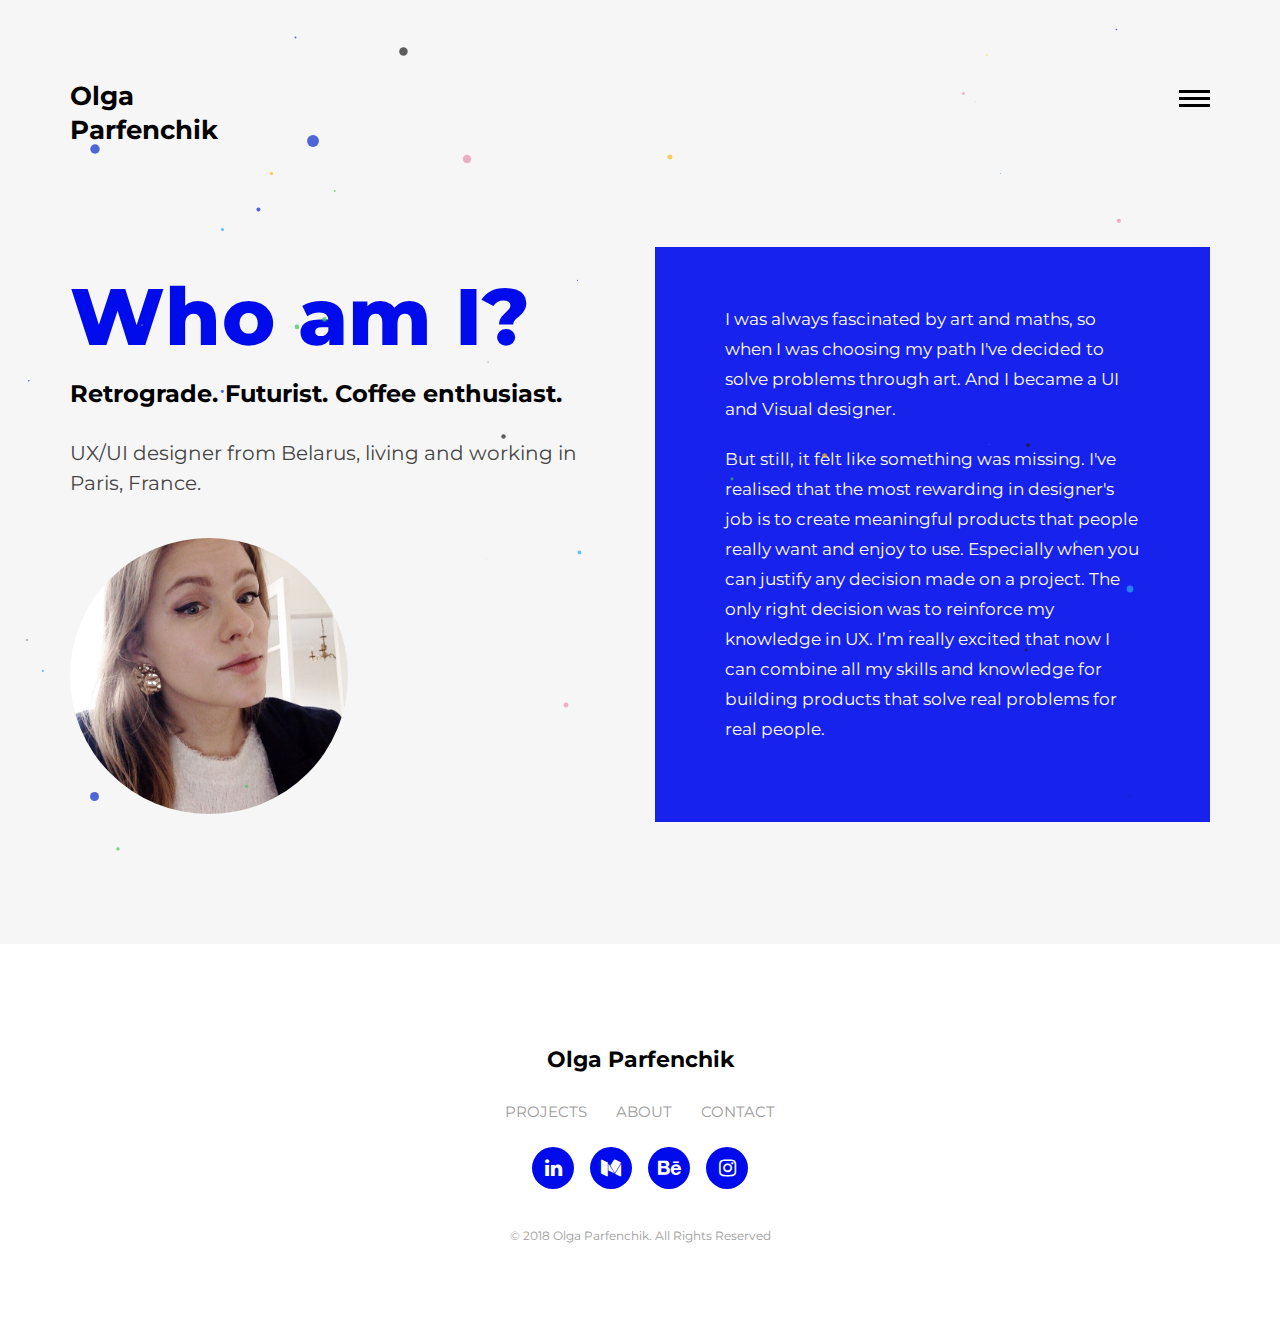
==== about.html @ 4f07c270 "Initial commit" ====
<!DOCTYPE HTML>
 <html lang="en">
    <head>
        <meta name="viewport" content="width=device-width, initial-scale=1, maximum-scale=1" />
        <meta charset="utf-8">
        <!-- Description, Keywords and Author -->
        <meta name="description" content="">
        <meta name="author" content="">
        
        <title>About Me</title>
        <link rel="shortcut icon" href="images/favicon.ico" type="image/x-icon">
        <!-- bootstrap -->
        <link href="css/bootstrap.min.css" rel="stylesheet" type="text/css">
        <!-- responsive -->
        <link href="css/responsive.css" rel="stylesheet" type="text/css">
        <link href="css/effects/normalize.css" rel="stylesheet" type="text/css">
        <!-- font-awesome -->
        <link href="css/fonts.css" rel="stylesheet" type="text/css">
        <link href="css/font-awesome.min.css" rel="stylesheet" type="text/css">
        <!-- font-awesome -->
        <!-- style -->
        <link href="css/style.css" rel="stylesheet" type="text/css">
        <!-- style -->
        
    </head>
    <body>
    
        <!-- header -->
            <header role="header">
                <div class="container">
                    <!-- logo -->                        
                        
                        <h1>
                            <a href="index.html" title="Olga Parfenchik">Olga Parfenchik</a>
                        </h1>
                    <!-- logo -->
                    <!-- nav -->
                    <nav role="header-nav" class="navy">
                        <ul>
                            <li><a href="index.html" title="Work">Projects</a></li>
                            <li class="nav-active"><a href="about.html" title="About">About</a></li>
                            <li><a href="contact.html" title="Contact">Contact</a></li>
                        </ul>
                    </nav>
                    <!-- <div class="deco-text">Who am I</div> -->
                    <!-- nav -->
                </div>
            </header>
        <!-- header -->
        <!-- main -->
        <main role="main-inner-wrapper" class="container">
            
            <div class="row">
            
                <section class="col-xs-12 col-sm-6 col-md-6 col-lg-6 ">
                    <article role="pge-title-content">
                        <header>
                            <h2><span>Who am I?</span></h2> <h3>Retrograde. Futurist. Coffee enthusiast.</h3>
                        </header>
                        <p>UX/UI designer from Belarus, living and working in Paris, France.</p>
                        <figure>
                                <img src="images/about-images/about.jpg" class="img-responsive, img-profile"/>
        
                        </figure>
                    </article>
                </section>
                
                <section class="col-xs-12 col-sm-6 col-md-6 col-lg-6">
                    <article class="about-content">
                        <p> I was always fascinated by art and maths, so when I was choosing my path I've decided to solve problems through art. And I became a UI and Visual designer. 
                        </p>
                        <p> But still, it felt like something was missing. I've realised that the most rewarding in designer's job is to create meaningful products that people really want and enjoy to use. Especially when you can justify any decision made on a project. 
                            The only right decision was to reinforce my knowledge in UX. I’m really excited that now I can combine all my skills and knowledge for building products that solve real problems for real people.
                        </p>                            
                    </article>
                </section>
                
                <div class="clearfix"></div>
                
                <!-- thumbnails 
                    <div class="thumbnails-pan">
                        <section class="col-xs-12 col-sm-4 col-md-4 col-lg-4 ">
                            <figure>
                                <img src="images/about-images/about-image-1.jpg" class="img-responsive"/>
                                <figcaption>
                                    <h3>John Doe</h3>
                                    <h5>The designer</h5>
                                </figcaption>
                            </figure>
                        </section>
                        <section class="col-xs-12 col-sm-4 col-md-4 col-lg-4 ">
                            <figure>
                                <img src="images/about-images/about-image-2.jpg" class="img-responsive"/>
                                <figcaption>
                                    <h3>kristy Roan</h3>
                                    <h5>The Manager</h5>
                                </figcaption>
                            </figure>
                        </section>
                        <section class="col-xs-12 col-sm-4 col-md-4 col-lg-4 ">
                            <figure>
                                <img src="images/about-images/about-image-3.jpg" class="img-responsive"/>
                                <figcaption>
                                    <h3>Jason takas</h3>
                                    <h5>The Founder</h5>
                                </figcaption>
                            </figure>
                        </section>
                    -->
                     
                    </div>
                <!-- thumbnails -->
                
                
            </div>
        </main>
        <!-- main -->
        <!-- footer -->
        <footer role="footer">
            <!-- logo -->
            <div class="footer-logo">
                <a href="index.html" title="Olga Parfenchik"><strong>Olga Parfenchik</strong></a>
            </div>
            <!-- logo -->
            <!-- nav -->
            <nav role="footer-nav">
                <ul>
                    <li><a href="index.html" title="Work">Projects</a></li>
                    <li><a href="about.html" title="About">About</a></li>
                    <li><a href="contact.html" title="Contact">Contact</a></li>
                </ul>
            </nav>
            <!-- nav -->
            <ul role="social-icons">
                <li><a href="https://www.linkedin.com/in/olga-parfenchik/" target="_blank" title="Linkedin"><i class="fa fa-linkedin" aria-hidden="true"></i></a></li>
                
                <li><a href="https://medium.com/@olgaparf" target="_blank" title="Medium"><i class="fa fa-medium" aria-hidden="true"></i></a></li>
                <li><a href="https://www.behance.net/C0mma" target="_blank" title="Behance"><i class="fa fa-behance" aria-hidden="true"></i></a></li>
                <li><a href="https://www.instagram.com/paris_noir/" target="_blank" title="Instagram"><i class="fa fa-instagram" aria-hidden="true"></i></a></li>
            </ul>
            <p class="copy-right">&copy; 2018   Olga Parfenchik. All Rights Reserved</p>
        </footer>
        <!-- footer -->
    
        <!-- jQuery (necessary for Bootstrap's JavaScript plugins) -->
        <script src="js/jquery.min.js" type="text/javascript"></script>
        <!-- custom -->
        <script src="js/nav.js" type="text/javascript"></script>
        <script src="js/custom.js" type="text/javascript"></script>
        <!-- Include all compiled plugins (below), or include individual files as needed -->
        <script src="js/bootstrap.min.js" type="text/javascript"></script>
        
        <!-- jquery.countdown -->
        <script src="js/html5shiv.js" type="text/javascript"></script>
        <script src="js/bckg-balls.js"></script> <!-- Animated balls -->
    </body>
</html>
---- css/responsive.css ----
/* md */
@media (min-width: 992px) and (max-width: 1199px) {
    .comments-reply li section{ width:88%}
}
/* sm */
@media (min-width: 768px) and (max-width: 991px) {
    header[role="header"]{ 
        padding:8% 0;
    }
    header[role="header"] nav ul{ padding-top:10%}
    main[role="main-home-wrapper"] article[role="pge-title-content"],main[role="main-inner-wrapper"] article[role="pge-title-content"]{ padding-left:0}
    main[role="main-home-wrapper"] article[role="pge-title-content"] header,main[role="main-inner-wrapper"] article[role="pge-title-content"] header{ padding-top:0}
    main[role="main-home-wrapper"] article[role="pge-title-content"] header h2,main[role="main-inner-wrapper"] article[role="pge-title-content"] header h2{ font-size:34px}
    main[role="main-home-wrapper"] article p br{ display:none}
    footer[role="footer"]{ padding:30px 0}
    footer[role="footer"] nav{ padding:15px 0}
    main[role="main-inner-wrapper"] .about-content{ padding:5%}
    main[role="main-inner-wrapper"] .thumbnails-pan section figure figcaption{ margin:0 10%}
    section.blog-content figure .post-date{ padding-top:20px; height:100px; width:100px}
    article.contact-header[role="pge-title-content"] p a{padding-right:10px}
    .contat-from-wrapper{ margin-top:10px; padding:0 15px}
    .grid-lod li{ width:100% !important; position:static !important; display:inline-block}
    .grid-lod li img{ width:100%}
    .work-details,.blog-details{ padding:0; margin-top:0}
    .comments-reply li section{ width:88%}
}
/* xs */
@media (max-width: 767px) {
    header[role="header"]{ padding:8% 0;}
    header[role="header"] nav ul{ padding-top:10%}
    header[role="header"] nav ul > li{ font-size:30px}
    header[role="header"] nav ul > li > a{ line-height:55px}
    main[role="main-home-wrapper"] article[role="pge-title-content"],main[role="main-inner-wrapper"] article[role="pge-title-content"]{ padding-left:0}
    main[role="main-home-wrapper"] article[role="pge-title-content"] header,main[role="main-inner-wrapper"] article[role="pge-title-content"] header{ padding-top:10px}
    main[role="main-home-wrapper"] article[role="pge-title-content"] header h2,main[role="main-inner-wrapper"] article[role="pge-title-content"] header h2{ font-size:47px}
    main[role="main-home-wrapper"] article[role="pge-title-content"] header h2 span, main[role="main-inner-wrapper"] article[role="pge-title-content"] header h2 span{ font-size:60px;}
    main[role="main-home-wrapper"] article{ padding-bottom:30px}
    main[role="main-home-wrapper"] article p br{ display:none}
    footer[role="footer"]{ padding:40px 0}
    footer[role="footer"] nav{ padding:15px 0}
    main[role="main-inner-wrapper"] .about-content{ padding:5%}
    main[role="main-inner-wrapper"] .thumbnails-pan section figure{ margin-bottom:20px}
    article[role="pge-title-content"].blog-header,article[role="pge-title-content"].contact-header{ padding-bottom:30px}
    section.blog-content figure .post-date{ padding-top:20px; height:100px; width:100px}
    section.blog-content article{ padding:2% 5%; font-size:18px; line-height:24px;font-family: 'proxima_nova_cn_rgregular';}
    article.contact-header[role="pge-title-content"] p a{ font-size:18px; padding-right:10px}
    .contat-from-wrapper{ margin-top:10px; padding:0 15px}
    .contat-from-wrapper input[type="text"], .contat-from-wrapper input[type="email"]{ margin-bottom:20px}
    .contat-from-wrapper textarea{ margin-top:0}
    .work-details,.blog-details{ padding:0; margin-top:0}
    .work-images{ margin-top:0}
    .work-images li{ margin-bottom:0; width:100%}
    .work-images li figcaption h2{ font-size:18px;}
    .grid-lod li{ width:100% !important; position:static !important}
    .bog-header h3, .comments-pan h3, .commentys-form h4{ padding-bottom:0}
    .bog-header h2{ font-size:18px; line-height:26px}
    .bog-header{ padding-bottom:20px}
    .blog-details .enter-content{ margin-top:10px}
    .blog-details .enter-content p,.comments-reply li section{ font-size:14px; line-height:26px}
    .comments-pan h3{ padding-bottom:20px; margin-top:0}
    .comments-reply li section{ float:none; width:auto; padding-left:0}
    .comments-reply li figure{ margin-right:20px}
    .reply-pan{ margin-left:20px}
    .commentys-form input[type="text"], .commentys-form input[type="email"], .commentys-form input[type="url"], .commentys-form textarea{ margin-bottom:20px}
    .commentys-form textarea{ margin-top:0; margin-bottom:0}
    
}
---- css/style.css ----
/*
    Theme Name: avana LLC
    
    1. Body style
    2. Header
    3. Main
    4. Footer
    5. About
*/
/* @import url(https://fonts.googleapis.com/css?family=Open+Sans:400,300,300italic,400italic,600,600italic,700,700italic,800,800italic); */
@import url(https://fonts.googleapis.com/css?family=Montserrat:300,400,700);
html {
    -ms-text-size-adjust: 100%;
    -webkit-text-size-adjust: 100%;
}
*, *:before, *:after {
    -webkit-box-sizing: border-box;
    -moz-box-sizing: border-box;
    box-sizing: border-box;
}
input, textarea {
    -webkit-appearance: none;
    -webkit-border-radius: 0;
    border-radius: 0;
}
button, html input[type="button"],/* 1 */ input[type="reset"], input[type="submit"] {
    -webkit-appearance: button;
    cursor: pointer;
 *overflow:visible;
}
body, img,.commentys-form input[type="text"],.commentys-form input[type="email"],.commentys-form input[type="url"],.commentys-form textarea {
    transition: all .2s linear;
    -o-transition: all .2s linear;
    -moz-transition: all .2s linear;
    -webkit-transition: all .2s linear;
}
html, body, div, span, object, iframe, h1, h2, h3, h4, h5, h6, p, blockquote, pre, abbr, address, cite, code, del, dfn, em, img, ins, kbd, q, samp, small, strong, sub, sup, var, b, i, dl, dt, dd, ol, ul, li, fieldset, form, label, legend, table, caption, tbody, tfoot, thead, tr, th, td, article, aside, canvas, details, figcaption, figure, footer, header, hgroup, menu, nav, section, summary, time, mark, audio, video, input, main {
    -webkit-box-sizing: border-box;
    -moz-box-sizing: border-box;
    box-sizing: border-box;
    margin: 0;
    padding: 0;
    vertical-align: baseline;
    border: 0;
    outline: 0;
}
h2, h3 {
    margin-top: 20px;
    margin-bottom: 10px;
}
article, aside, details, figcaption, figure, footer, header, hgroup, menu, nav, section, img, main {
    display: block
}
audio, canvas, video {
    display: inline-block;
 *display:inline;
 *zoom:1
}
blockquote:before, blockquote:after, q:before, q:after {
    content: '';
    content: none;
}
.clear {
    clear: both;
    line-height: 0;
    height: 0;
}
a {
    text-decoration: none;
    outline: none;
    color: #010101;
    transition-delay: 0s;
    transition-duration: 0.6s;
    transition-property: all;
    transition-timing-function: ease;
}
a:focus, img:focus, button:focus, .btn:focus {outline: none;}
::-moz-selection {background-color:rgb(0,11,236);color:#fff;text-shadow:none;}
::selection {background-color: rgb(0,11,236);color: #fff;text-shadow: none;}
@font-face {
    font-family: 'Montserrat', sans-serif;
}
/*===== Header ===*/
header[role="header"]{ padding-top:80px; padding-bottom:39px}
header[role="header"] h1{ padding:0; margin:0}
header[role="header"] h1 > a{ max-width:66px; display:block; float:left}
header[role="header"] nav{ padding-top:10px;transition-delay: 0s;
transition-duration: 0.6s;transition-property: all;transition-timing-function: ease;}
header[role="header"] nav ul{ display:none; position: fixed; z-index:60; text-align:center; width:100%; height:100%; top:0; left:0; right:0; background-color:rgba(255,255,255,0.8); padding:0; margin:0; padding-top:199px;}
header[role="header"] nav ul > li{ font-weight:800; font-size:42px; display:block}
header[role="header"] nav ul > li > a{ display:block; line-height:72px; color:#000}
header[role="header"] nav ul > li:hover a,header[role="header"] nav ul > li.nav-active a{ text-decoration:none; color:rgb(0,11,236)}
header[role="header"] nav #menu-button {width: 31px;font-size: 0;float: right;height: 19px;position: relative; z-index:70;
-webkit-transform: rotate(0deg);-moz-transform: rotate(0deg);-o-transform: rotate(0deg);transform: rotate(0deg);-webkit-transition: .5s ease-in-out;-moz-transition: .5s ease-in-out;-o-transition: .5s ease-in-out;transition: .5s ease-in-out;cursor: pointer;}
header[role="header"] nav #menu-button span {display: block;position: absolute;z-index: 60;height: 3px;
width: 100%;background: #111111;opacity: 1;left: 0;
-webkit-transform: rotate(0deg);-moz-transform: rotate(0deg);-o-transform: rotate(0deg);
transform: rotate(0deg);-webkit-transition: .25s ease-in-out;-moz-transition: .25s ease-in-out;-o-transition: .25s ease-in-out;transition: .25s ease-in-out;}
header[role="header"] nav #menu-button span {background: #010101;}
header[role="header"] nav #menu-button span:nth-child(1) {top:0px;}
header[role="header"] nav #menu-button span:nth-child(2) {top:7px;}
header[role="header"] nav #menu-button span:nth-child(3) {top:14px;}
header[role="header"] nav #menu-button.open span:nth-child(1) {top: 10px;
-webkit-transform: rotate(135deg);-moz-transform: rotate(135deg);-o-transform: rotate(135deg);transform: rotate(135deg);}
header[role="header"] nav #menu-button.open span:nth-child(2) {opacity: 0;left: -60px;}
header[role="header"] nav #menu-button.open span:nth-child(3) {top: 10px;
-webkit-transform: rotate(-135deg);-moz-transform: rotate(-135deg);-o-transform: rotate(-135deg);transform: rotate(-135deg);}
/*===== main ===*/
main[role="main-home-wrapper"],main[role="main-inner-wrapper"] { padding-bottom:90px}
main[role="main-home-wrapper"] article[role="pge-title-content"],main[role="main-inner-wrapper"] article[role="pge-title-content"]{ padding-left:0px; padding-bottom:40px} /*150px*/
#home-title{
    padding-bottom: 110px;
}
main[role="main-home-wrapper"] article[role="pge-title-content"] header,main[role="main-inner-wrapper"] article[role="pge-title-content"] header{ padding-bottom:19px; padding-top:83px}
main[role="main-home-wrapper"] article[role="pge-title-content"] header h2,main[role="main-inner-wrapper"] article[role="pge-title-content"] header h2{ font-size:46px; line-height:53px; color:#000; font-weight:800} /*#404040;*/
main[role="main-home-wrapper"] article[role="pge-title-content"] header h2 span,main[role="main-inner-wrapper"] article[role="pge-title-content"] header h2 span{ display:block; font-size:80px; color:rgb(0,11,236); padding-bottom:15px}
main[role="main-home-wrapper"] article[role="pge-title-content"] p,main[role="main-inner-wrapper"] article[role="pge-title-content"] p{ font-size:20px; line-height:30px; color:#454545}
/*===== footer ===*/
footer[role="footer"]{ background-color:#FFF; padding-top:100px; padding-bottom:77px}
footer[role="footer"] > h1 a{ margin:0 auto; display:block; max-width:66px;}
footer[role="footer"] nav{ padding-top:25px; padding-bottom:25px}
footer[role="footer"] nav > ul{ text-align:center; padding:0; margin:0}
footer[role="footer"] nav > ul > li{ display: inline-block; text-transform:uppercase; font-size:15px; margin:0 13px}
footer[role="footer"] nav > ul > li > a{ color:#9d9d9d}
footer[role="footer"] nav > ul > li:hover a{ text-decoration:none; color:rgb(0,11,236)}
footer[role="footer"] ul[role="social-icons"]{ padding:0; margin:0; text-align:center; padding-bottom:40px;}
footer[role="footer"] ul[role="social-icons"] > li{ display: inline-block; margin:0 6.5px}
footer[role="footer"] ul[role="social-icons"] > li > a{ display:block; width:42px; height:42px; background-color:rgb(0,11,236); color:#FFF; line-height:42px; font-size:20px; border-radius:100%; text-align:center}
footer[role="footer"] ul[role="social-icons"] > li:hover a{ background-color:#000000}
footer[role="footer"] .copy-right{ text-align:center; display:block; font-size:12px; line-height:13px; color:#9c9c9c}
/*===== About ===*/
main[role="main-inner-wrapper"] .about-content{ background-color:rgba(0,11,236,0.9); padding-top:57px; padding-left:70px; padding-right:67px; padding-bottom:58px; margin-top: 60px;}
main[role="main-inner-wrapper"] .about-content p{ font-size:17px; line-height:30px; color:#FFF; padding-bottom:20px}
main[role="main-inner-wrapper"] .thumbnails-pan{ padding-top:30px}
main[role="main-inner-wrapper"] .thumbnails-pan section figure{ background-color:#FFF; position:relative; overflow:hidden; cursor:pointer}
main[role="main-inner-wrapper"] .thumbnails-pan section figure,main[role="main-inner-wrapper"] .thumbnails-pan section figure, img,main[role="main-inner-wrapper"] .thumbnails-pan section figure figcaption,section.blog-content figure,section.blog-content figure img,section.blog-content  article{transition-delay: 0s;transition-duration: 0.6s;transition-property: all;transition-timing-function: ease;}
main[role="main-inner-wrapper"] .thumbnails-pan section figure figcaption{ position:absolute; bottom:-50%; left:0; right:0; background-color:rgb(0,11,236); margin:0 69px; text-align:center; color:#FFF; padding-top:16px; padding-bottom:27px}
main[role="main-inner-wrapper"] .thumbnails-pan section figure figcaption h3{ font-size:21px; line-height:22px; font-weight:300}
main[role="main-inner-wrapper"] .thumbnails-pan section figure figcaption h5{ text-transform:uppercase; font-size:13px; line-height:14px; font-weight:bold}
main[role="main-inner-wrapper"] .thumbnails-pan section figure:hover,section.blog-content:hover article{ background-color:rgb(0,11,236); color:#FFF}
main[role="main-inner-wrapper"] .thumbnails-pan section figure:hover img,section.blog-content:hover figure img{-webkit-transform: scale3d(1.08,1.08,2);transform: scale3d(1.08,1.08,2); opacity:0.5}
main[role="main-inner-wrapper"] .thumbnails-pan section figure:hover figcaption{ bottom:0;}
/*===== Blog ===*/
article[role="pge-title-content"].blog-header{ padding-bottom:218px}
section.blog-content{ margin-bottom:29px}
section.blog-content figure{ overflow:hidden; position:relative;background-color: rgba(255,255,255,0.4); cursor:pointer}
section.blog-content figure .post-date{ text-align:center; color:#FFF; font-weight:800; font-size:14px; line-height:18px; text-transform:uppercase; display:block; background-color:rgb(0,11,236); width:130px; height:130px; position:absolute; left:0; top:0; padding-top:41px; z-index:50}
section.blog-content figure .post-date span{ font-size:50px; line-height:35px; display:block}
section.blog-content  article{ font-size:21px; line-height:30px; color:#FFF;  font-weight:800; color:#343434; padding-left:42px; padding-top:33px; padding-bottom:31px;}
section.blog-content:hover figure img{ opacity:0.5}
/*===== Contact ===*/
article[role="pge-title-content"].contact-header{ padding-bottom:218px}
article[role="pge-title-content"].contact-header p a{ color:#343434; padding-right:34px}
article[role="pge-title-content"].contact-header p a:hover{color:rgb(0,11,236); text-decoration:none}
.demo-wrapper {width: 100%;margin: 0 auto;height:499px;}
#surabaya {width: 100%;height: 100%;}
.error_message{ color:#e84d49}
#success_page h3,#success_page p{color:#60ca6f }
.contat-from-wrapper{ padding:0 69px; margin-top:108px}
.contat-from-wrapper input[type="text"],.contat-from-wrapper input[type="email"],.contat-from-wrapper textarea{ width:100%; display:block; outline:none; border-bottom:1px solid #bbbbbb; background-color:inherit; color:#404040; font-size:21px; line-height:23px; padding-bottom:24px}
.contat-from-wrapper input[type="text"]:focus,.contat-from-wrapper input[type="email"]:focus,.contat-from-wrapper textarea:focus{ border-bottom-color:#9f9e9e}
.contat-from-wrapper form ::-webkit-input-placeholder { color:#404040; }
.contat-from-wrapper form ::-moz-placeholder { color:#404040; } /* firefox 19+ */
.contat-from-wrapper form :-ms-input-placeholder { color:#404040; } /* ie */
.contat-from-wrapper form input:-moz-placeholder { color:#404040; }
.contat-from-wrapper textarea{ border-bottom:1px solid #bbbbbb; border-left:none; border-right:none; border-top:none; height:77px; margin-top:56px}
.contat-from-wrapper input[type="submit"]{ display:block; border:none; outline:none; width:200px; line-height:60px; text-transform:uppercase; font-size:21px; color:#FFF; font-weight:800; letter-spacing:2px; background-color:rgb(0,11,236); margin:41px auto; margin-bottom:0}
.contat-from-wrapper input[type="submit"]:hover{background-color:#000}
/*== Work Details ==*/
.work-details,.blog-details{ padding:0 69px; margin-top:73px}
.work-details header h2{ color:#000; font-size:36px; font-weight:800}
.work-details header a, center a { display:inline-block; color:rgb(0,11,236); font-size:18px;font-weight:800;padding-top:3px}
.work-details header a i{ color:#0d0d0d; padding-left:10px}
.work-details header a:hover{ color:#0d0d0d; text-decoration:none}
.work-details header a:hover i{ color:rgb(0,11,236)}
.work-details p{ font-size:16px; color:#666666; line-height:30px; margin-bottom:20px; font-weight:300}
.work-details p strong{ font-weight:800; color: #000;}
.work-images{ margin-top:46px}
.work-images li{ margin-bottom:50px}
/*== Blog Details ==*/
.bog-header { padding-bottom:62px}
.bog-header h3,.comments-pan h3,.commentys-form h4{ color:#404040;font-weight:800; padding-bottom:24px; display:block}
.bog-header h3 span{ color:rgb(0,11,236)}
.bog-header h2{ font-size:36px; font-weight:normal}
.blog-details .enter-content{ margin-top:62px}
.blog-details .enter-content p{ font-size:16px; line-height:30px; font-weight:300; margin-bottom:23px}
.comments-pan{border-top:2px solid #dedede; padding-top:15px}
.comments-pan h3{border-bottom:2px solid #dedede; padding-bottom:34px; margin-bottom:52px}
.comments-reply,.reply-pan{ padding:0; margin:0; list-style:none}
.comments-reply li{ display:block; border-bottom:2px solid #dedede; overflow:hidden; padding-bottom:51px; margin-bottom:39px}
.comments-reply li figure{ float:left; width:70px; background-color:#000}
.comments-reply li section{ float:left; padding-left:30px; font-size:16px; line-height:30px; font-weight:300; color:#343434;width: 92%;}
.comments-reply li section .date-pan{ font-size:14px; line-height:18px; padding-bottom:25px}
.comments-reply li section h4{font-weight:800; color:#404040; font-size:21px; margin-bottom:6px; margin-top:0}
.comments-reply li section h4 a{ font-size:16px; color:rgb(0,11,236);font-weight:400; display:inline-block; padding-left:20px}
.reply-pan{ clear:both; display:block; margin-left:100px;padding-top:39px }
.reply-pan li{ border-bottom:none;border-top:2px solid #dedede; padding-bottom:0; margin-bottom:0;padding-top:38px;}
.commentys-form h4{ font-size:24px}
.commentys-form form{ margin-top:30px}
.commentys-form input[type="text"],.commentys-form input[type="email"],.commentys-form input[type="url"],.commentys-form textarea{ font-size:21px; line-height:22px; color:#404040; padding-bottom:26px; border-bottom:2px solid #bbbbbb; width:100%; display:block; border-left:none; border-right:none; border-top:none; background-color:transparent; outline:none}
.commentys-form textarea{ margin-top:57px}
.commentys-form input[type="text"]:focus,.commentys-form input[type="email"]:focus,.commentys-form input[type="url"]:focus,.commentys-form textarea:focus{ border-bottom-color:#000}
.commentys-form input[type="button"]{ padding:0 36px; text-transform:uppercase; display:inline-block; font-size:21px; line-height:60px; color:#FFF; font-weight: bold; text-align:center; border:none; outline:none; background-color:rgb(0,11,236); margin-top:50px}
.commentys-form input[type="button"]:hover{ background-color:#ff5c5c}
.deco-text{
    color: #ebebeb;
    font-size: 220px;
    font-weight: bold;
    position: absolute;
    margin-left: 40px;
    /* margin-left: 5%;
    margin-right: auto;  */
}
.img-profile{
    border-radius: 50%;
    width: 50%;
    margin-top: 40px;
    /* margin-left: auto;
    margin-right: auto; */
}
.footer-logo{
    font-size: 22px;
    text-align: center;
}
.project-progress{
    font-size: 36px;
    font-weight: bold;
    text-align: center;
    color: #bebebe;
    padding: 50px 0px;
    margin: 30px;
    /* background-color: #fff; */
}
.ball {
    position: absolute;
    border-radius: 100%;
    opacity: 0.7;
  }
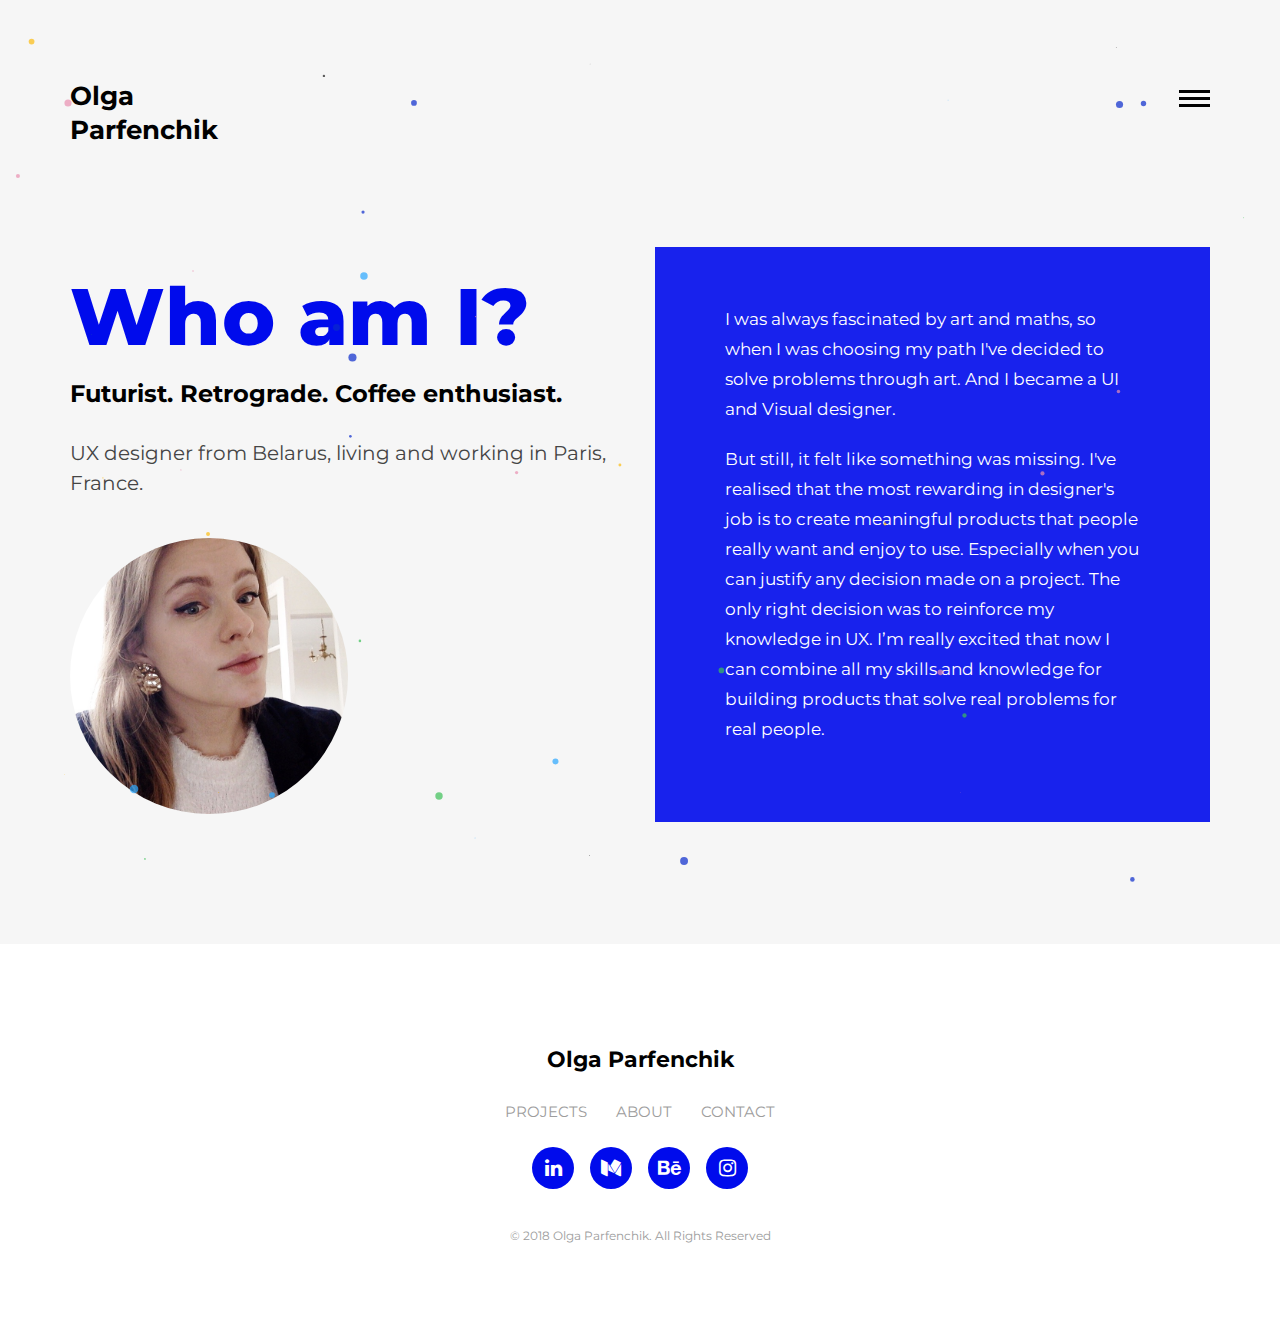
==== commit 62e9f11b: "Changed About, Homepage" ====
--- a/about.html
+++ b/about.html
@@ -55,9 +55,9 @@
                 <section class="col-xs-12 col-sm-6 col-md-6 col-lg-6 ">
                     <article role="pge-title-content">
                         <header>
-                            <h2><span>Who am I?</span></h2> <h3>Retrograde. Futurist. Coffee enthusiast.</h3>
+                            <h2><span>Who am I?</span></h2> <h3>Futurist. Retrograde. Coffee enthusiast.</h3>
                         </header>
-                        <p>UX/UI designer from Belarus, living and working in Paris, France.</p>
+                        <p>UX designer from Belarus, living and working in Paris, France.</p>
                         <figure>
                                 <img src="images/about-images/about.jpg" class="img-responsive, img-profile"/>
         
@@ -153,5 +153,6 @@
         <!-- jquery.countdown -->
         <script src="js/html5shiv.js" type="text/javascript"></script>
         <script src="js/bckg-balls.js"></script> <!-- Animated balls -->
+        <script src="js/hotjar.js"></script> <!-- Analytics -->
     </body>
 </html>
--- a/css/style.css
+++ b/css/style.css
@@ -74,6 +74,12 @@
     transition-property: all;
     transition-timing-function: ease;
 }
+i {
+    transition-delay: 0s;
+    transition-duration: 0.6s;
+    transition-property: all;
+    transition-timing-function: ease;
+}
 a:focus, img:focus, button:focus, .btn:focus {outline: none;}
 ::-moz-selection {background-color:rgb(0,11,236);color:#fff;text-shadow:none;}
 ::selection {background-color: rgb(0,11,236);color: #fff;text-shadow: none;}
@@ -86,7 +92,7 @@
 header[role="header"] h1 > a{ max-width:66px; display:block; float:left}
 header[role="header"] nav{ padding-top:10px;transition-delay: 0s;
 transition-duration: 0.6s;transition-property: all;transition-timing-function: ease;}
-header[role="header"] nav ul{ display:none; position: fixed; z-index:60; text-align:center; width:100%; height:100%; top:0; left:0; right:0; background-color:rgba(255,255,255,0.8); padding:0; margin:0; padding-top:199px;}
+header[role="header"] nav ul{ display:none; position: fixed; z-index:60; text-align:center; width:100%; height:100%; top:0; left:0; right:0; background-color:rgba(255,255,255,0.9); padding:0; margin:0; padding-top:100px;}
 header[role="header"] nav ul > li{ font-weight:800; font-size:42px; display:block}
 header[role="header"] nav ul > li > a{ display:block; line-height:72px; color:#000}
 header[role="header"] nav ul > li:hover a,header[role="header"] nav ul > li.nav-active a{ text-decoration:none; color:rgb(0,11,236)}
@@ -110,6 +116,7 @@
 main[role="main-home-wrapper"] article[role="pge-title-content"],main[role="main-inner-wrapper"] article[role="pge-title-content"]{ padding-left:0px; padding-bottom:40px} /*150px*/
 #home-title{
     padding-bottom: 110px;
+    width: 580px;
 }
 main[role="main-home-wrapper"] article[role="pge-title-content"] header,main[role="main-inner-wrapper"] article[role="pge-title-content"] header{ padding-bottom:19px; padding-top:83px}
 main[role="main-home-wrapper"] article[role="pge-title-content"] header h2,main[role="main-inner-wrapper"] article[role="pge-title-content"] header h2{ font-size:46px; line-height:53px; color:#000; font-weight:800} /*#404040;*/
@@ -170,9 +177,10 @@
 .work-details,.blog-details{ padding:0 69px; margin-top:73px}
 .work-details header h2{ color:#000; font-size:36px; font-weight:800}
 .work-details header a, center a { display:inline-block; color:rgb(0,11,236); font-size:18px;font-weight:800;padding-top:3px}
-.work-details header a i{ color:#0d0d0d; padding-left:10px}
+.work-details header a i{ color:rgb(0,11,236); /*padding-left:10px*/}
+.work-details header a span{ padding-left: 8px}
 .work-details header a:hover{ color:#0d0d0d; text-decoration:none}
-.work-details header a:hover i{ color:rgb(0,11,236)}
+.work-details header a:hover i{ color:#0d0d0d}
 .work-details p{ font-size:16px; color:#666666; line-height:30px; margin-bottom:20px; font-weight:300}
 .work-details p strong{ font-weight:800; color: #000;}
 .work-images{ margin-top:46px}
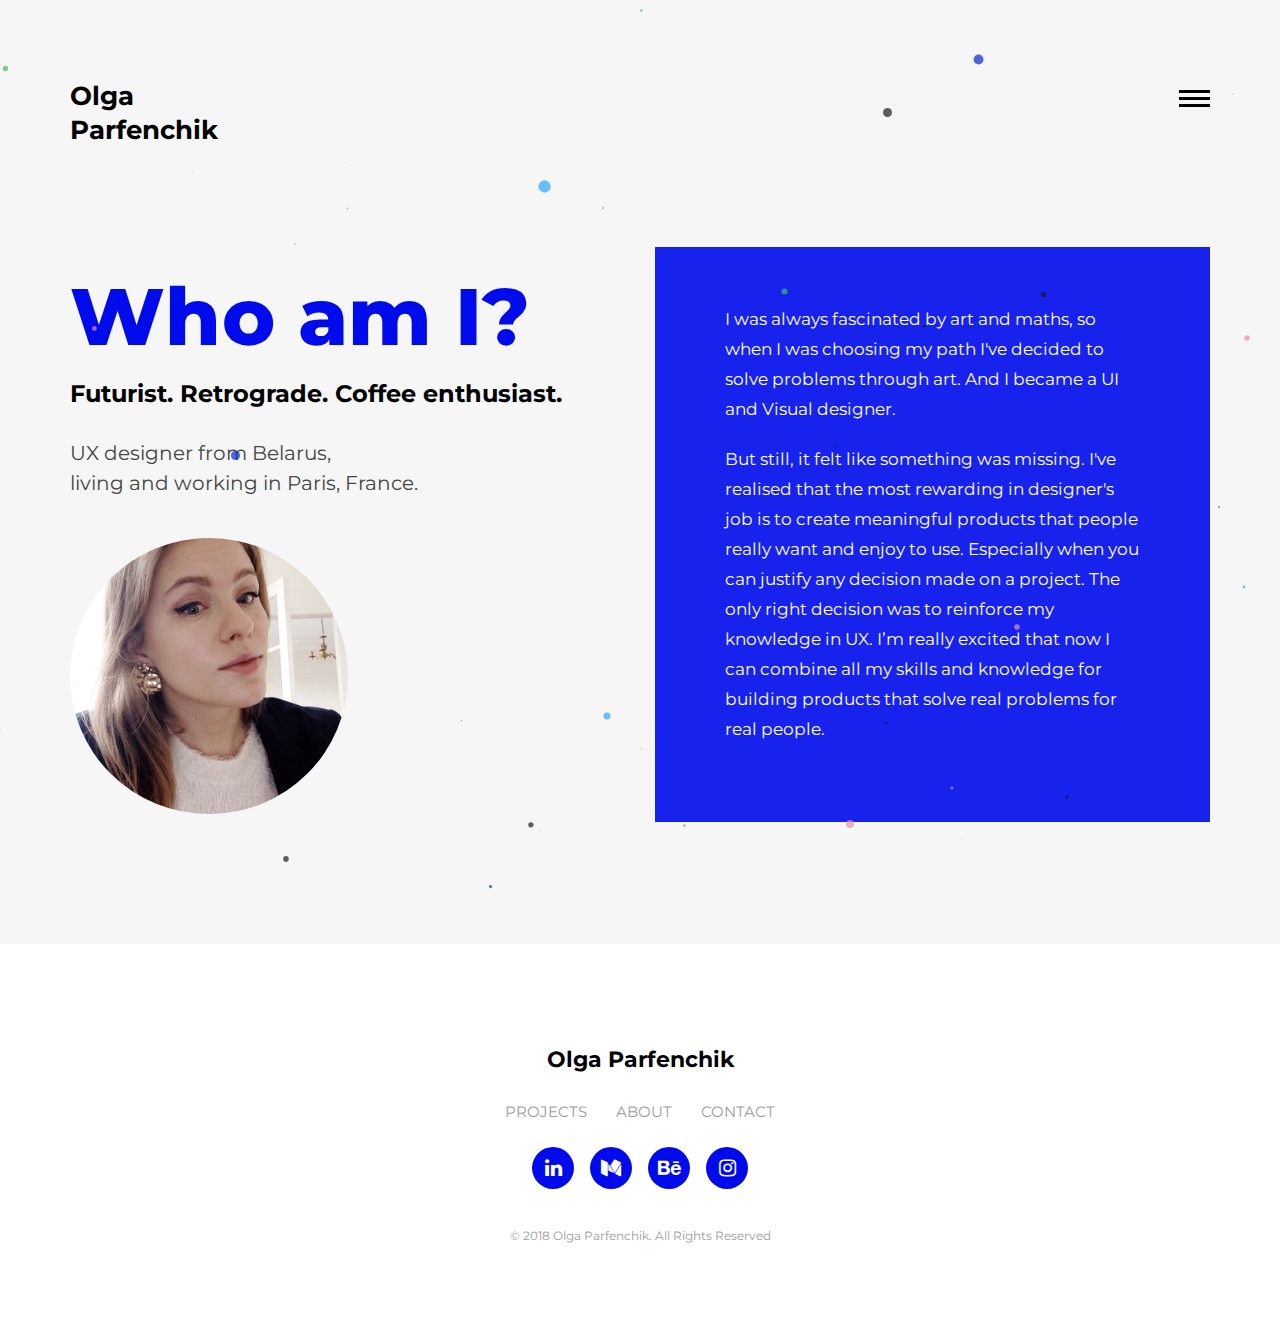
==== commit 2b454164: "About br" ====
--- a/about.html
+++ b/about.html
@@ -57,7 +57,7 @@
                         <header>
                             <h2><span>Who am I?</span></h2> <h3>Futurist. Retrograde. Coffee enthusiast.</h3>
                         </header>
-                        <p>UX designer from Belarus, living and working in Paris, France.</p>
+                        <p>UX designer from Belarus, <br>living and working in Paris, France.</p>
                         <figure>
                                 <img src="images/about-images/about.jpg" class="img-responsive, img-profile"/>
         
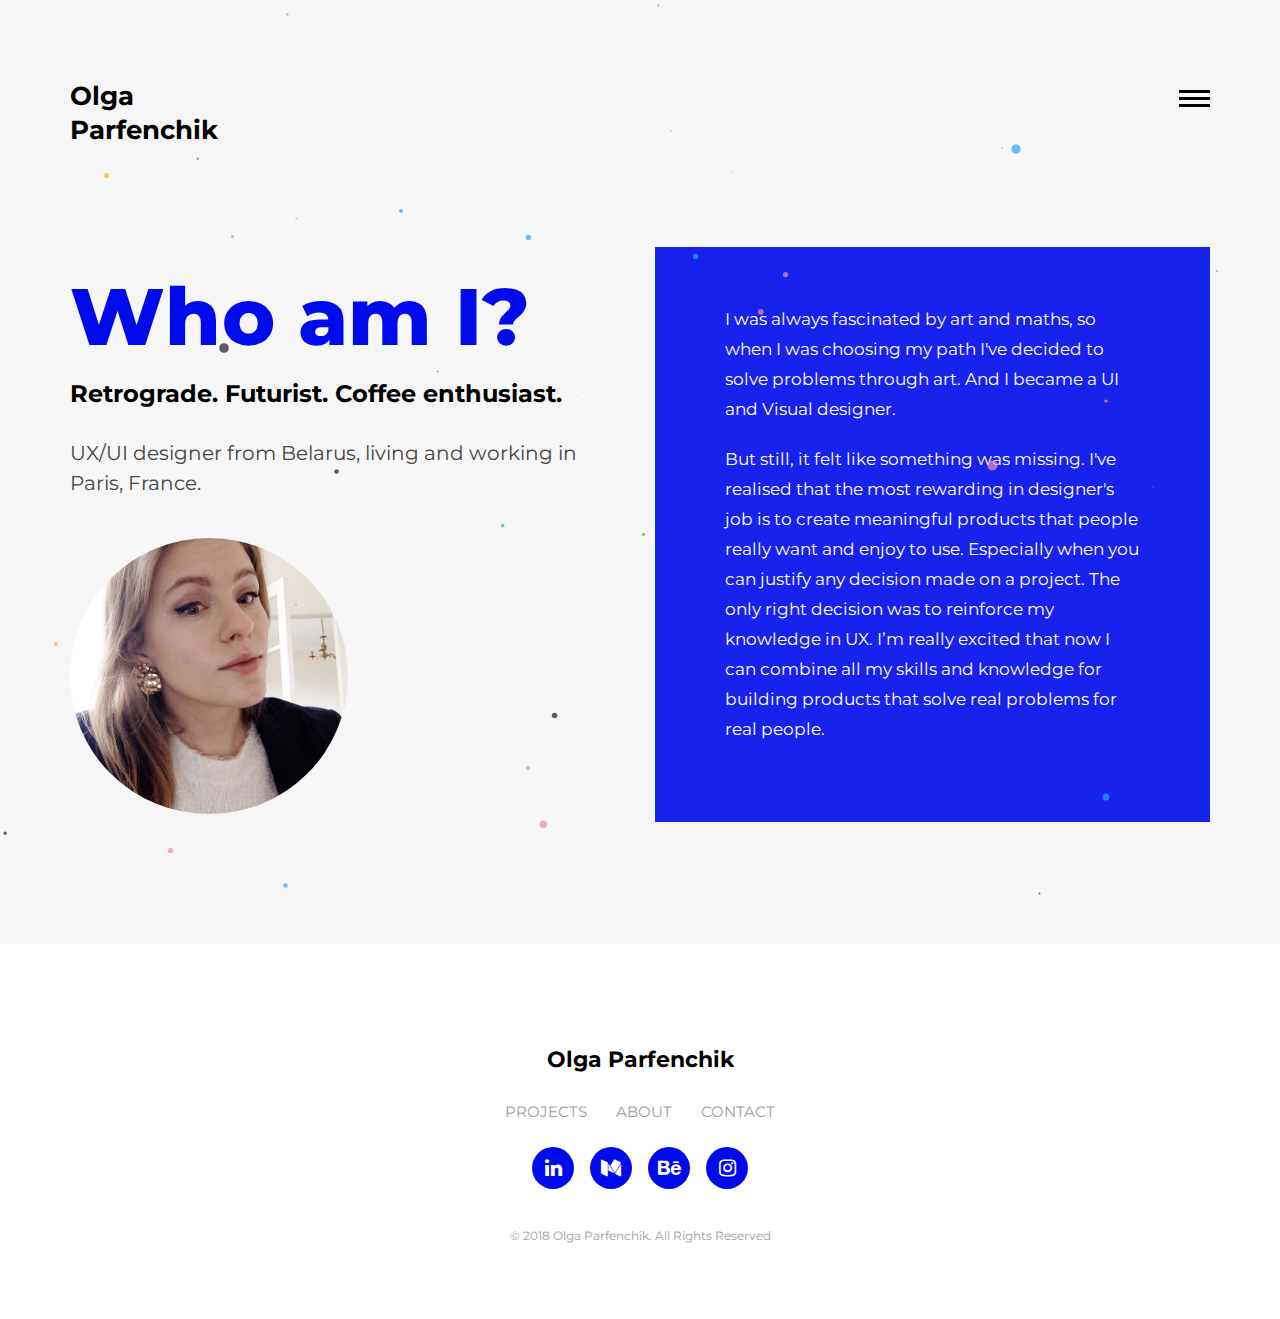
==== commit 7f8601ab: "Adding Hotjar analytics" ====
--- a/about.html
+++ b/about.html
@@ -55,9 +55,9 @@
                 <section class="col-xs-12 col-sm-6 col-md-6 col-lg-6 ">
                     <article role="pge-title-content">
                         <header>
-                            <h2><span>Who am I?</span></h2> <h3>Futurist. Retrograde. Coffee enthusiast.</h3>
+                            <h2><span>Who am I?</span></h2> <h3>Retrograde. Futurist. Coffee enthusiast.</h3>
                         </header>
-                        <p>UX designer from Belarus, <br>living and working in Paris, France.</p>
+                        <p>UX/UI designer from Belarus, living and working in Paris, France.</p>
                         <figure>
                                 <img src="images/about-images/about.jpg" class="img-responsive, img-profile"/>
         
